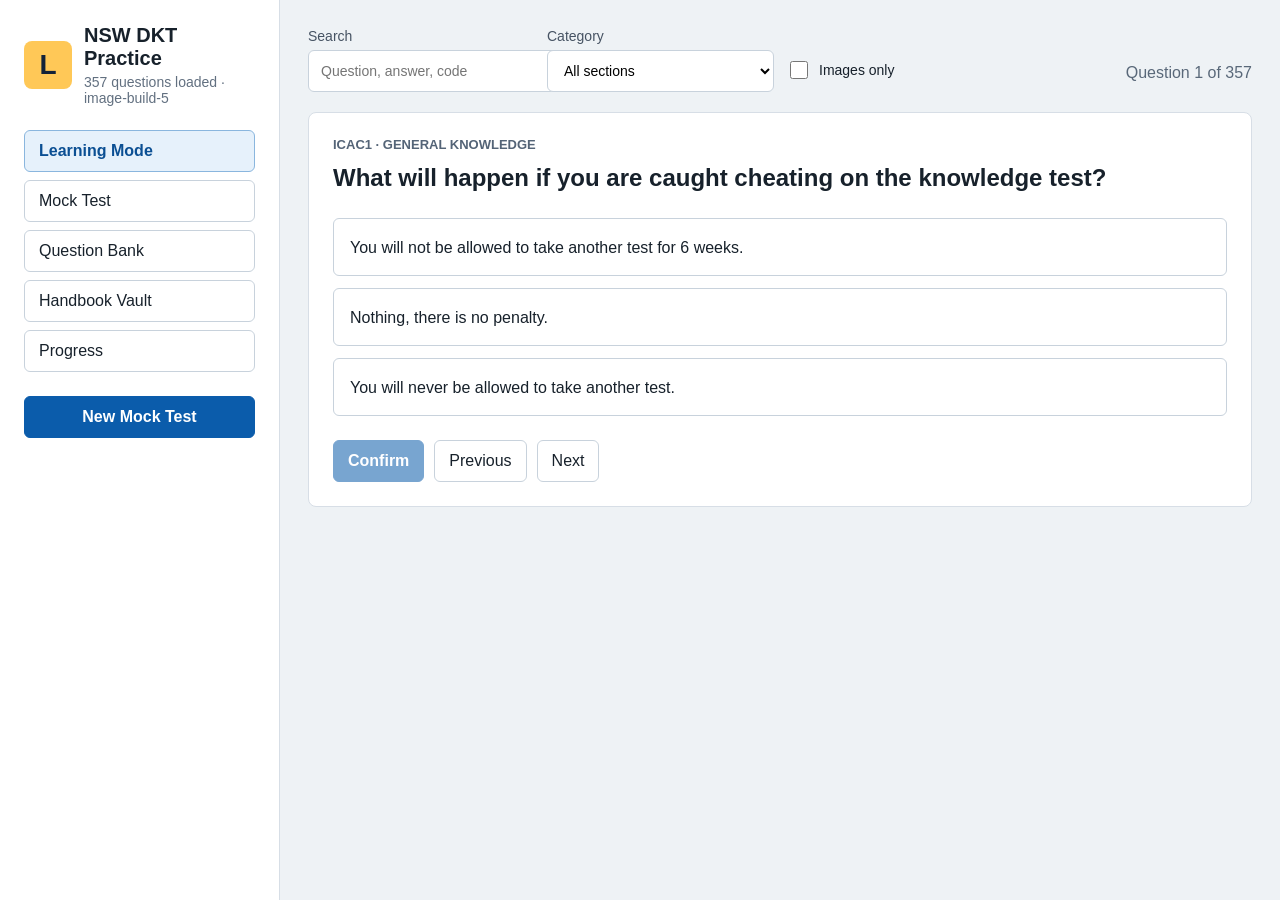
==== index.html @ b03a99ab "Fix filter controls" ====
<!doctype html>
<html lang="en">
  <head>
    <meta charset="UTF-8" />
    <meta name="viewport" content="width=device-width, initial-scale=1.0" />
    <title>NSW DKT Practice</title>
    <link rel="stylesheet" href="./src/styles.css?v=5" />
  </head>
  <body>
    <div id="app"></div>
    <script type="module" src="./src/app.js?v=5"></script>
  </body>
</html>
---- src/styles.css ----
:root {
  color-scheme: light;
  font-family: Inter, "Segoe UI", Arial, sans-serif;
  background: #eef2f5;
  color: #17212b;
}

* {
  box-sizing: border-box;
}

body {
  margin: 0;
}

button,
input,
select {
  font: inherit;
}

button {
  border: 1px solid #c8d2dc;
  background: #ffffff;
  color: #17212b;
  min-height: 42px;
  border-radius: 6px;
  padding: 0 14px;
  cursor: pointer;
}

button:hover:not(:disabled) {
  border-color: #385b82;
}

button:disabled {
  opacity: 0.55;
  cursor: not-allowed;
}

.primary {
  background: #0b5cab;
  border-color: #0b5cab;
  color: white;
  font-weight: 700;
}

.wide {
  width: 100%;
}

.app-shell {
  min-height: 100vh;
  display: grid;
  grid-template-columns: 280px 1fr;
}

.sidebar {
  background: #ffffff;
  border-right: 1px solid #d7dee6;
  padding: 24px;
  display: flex;
  flex-direction: column;
  gap: 24px;
  position: sticky;
  top: 0;
  height: 100vh;
}

.brand {
  display: grid;
  grid-template-columns: 48px 1fr;
  gap: 12px;
  align-items: center;
}

.mark {
  width: 48px;
  height: 48px;
  display: grid;
  place-items: center;
  border-radius: 8px;
  background: #ffc857;
  color: #132238;
  font-size: 28px;
  font-weight: 900;
}

h1,
h2,
h3,
p {
  margin-top: 0;
}

h1 {
  font-size: 20px;
  margin-bottom: 4px;
}

.brand p {
  color: #627080;
  margin-bottom: 0;
  font-size: 14px;
}

nav {
  display: grid;
  gap: 8px;
}

nav button {
  text-align: left;
}

nav button.active {
  background: #e6f1fb;
  border-color: #8ab6de;
  color: #0b4f93;
  font-weight: 700;
}

main {
  padding: 28px;
  max-width: 1280px;
  width: 100%;
}

.toolbar,
.mock-status,
.stats-grid {
  display: grid;
  grid-template-columns: repeat(auto-fit, minmax(170px, 1fr));
  gap: 12px;
  align-items: end;
  margin-bottom: 20px;
}

label {
  display: grid;
  gap: 6px;
  color: #465363;
  font-size: 14px;
}

.check-filter {
  min-height: 42px;
  display: flex;
  align-items: center;
  gap: 8px;
  color: #17212b;
  padding-bottom: 2px;
}

.check-filter input {
  min-height: auto;
  width: 18px;
  height: 18px;
}

input,
select {
  min-height: 42px;
  border-radius: 6px;
  border: 1px solid #c8d2dc;
  padding: 0 12px;
  background: white;
}

.search {
  min-width: 260px;
}

.counter {
  justify-self: end;
  color: #596879;
  padding-bottom: 10px;
}

.question-panel,
.intro,
.summary,
.bank-group {
  background: #ffffff;
  border: 1px solid #d7dee6;
  border-radius: 8px;
  padding: 24px;
  margin-bottom: 18px;
}

.eyebrow {
  color: #546477;
  font-weight: 700;
  font-size: 13px;
  text-transform: uppercase;
  letter-spacing: 0;
  margin-bottom: 10px;
}

.question-panel h2 {
  font-size: 24px;
  line-height: 1.35;
  max-width: 900px;
}

.options {
  display: grid;
  gap: 12px;
  margin: 24px 0;
}

.question-image {
  margin: 18px 0 8px;
  display: grid;
  gap: 6px;
  align-items: center;
  justify-content: start;
}

.question-image img {
  display: block;
  max-width: min(100%, 420px);
  max-height: 280px;
  width: auto;
  height: auto;
  object-fit: contain;
  background: #ffffff;
  border: 1px solid #d7dee6;
  border-radius: 6px;
  padding: 10px;
}

.question-image figcaption {
  color: #5b6a7b;
  font-size: 13px;
}

.option {
  min-height: 58px;
  text-align: left;
  white-space: normal;
  line-height: 1.35;
  padding: 14px 16px;
}

.option.selected {
  border-color: #0b5cab;
  box-shadow: inset 4px 0 0 #0b5cab;
}

.option.correct {
  border-color: #17874f;
  background: #eaf8f0;
  box-shadow: inset 4px 0 0 #17874f;
}

.option.wrong {
  border-color: #b93636;
  background: #fff0f0;
  box-shadow: inset 4px 0 0 #b93636;
}

.actions {
  display: flex;
  gap: 10px;
  flex-wrap: wrap;
}

.result {
  margin-top: 20px;
  border-radius: 8px;
  padding: 18px;
  border: 1px solid #d7dee6;
}

.result.pass {
  background: #edf8f1;
  border-color: #a7d8b8;
}

.result.fail {
  background: #fff1f0;
  border-color: #efb4ad;
}

.reason {
  margin-top: 14px;
  display: grid;
  gap: 10px;
}

.reason article,
.handbook-list article,
.review-list article,
.bank-grid article {
  background: #f8fafc;
  border: 1px solid #dfe6ee;
  border-radius: 6px;
  padding: 14px;
}

.thumb {
  display: block;
  max-width: 100%;
  height: 96px;
  object-fit: contain;
  margin-bottom: 10px;
  background: white;
  border: 1px solid #d7dee6;
  border-radius: 6px;
  padding: 6px;
}

.reason p,
.handbook-list p,
.bank-grid p,
.review-list p {
  color: #344355;
  margin: 8px 0 0;
  line-height: 1.45;
}

.mock-status > div,
.stats-grid article {
  background: white;
  border: 1px solid #d7dee6;
  border-radius: 8px;
  padding: 16px;
  display: grid;
  gap: 4px;
}

.mock-status b,
.stats-grid b {
  font-size: 26px;
}

.mock-status span,
.stats-grid span {
  color: #607083;
}

.summary.passed {
  border-color: #48a86d;
}

.summary.failed {
  border-color: #cb5d54;
}

.bank-grid,
.handbook-list,
.review-list {
  display: grid;
  gap: 12px;
}

.bank-grid {
  grid-template-columns: repeat(auto-fit, minmax(260px, 1fr));
}

.review-list article {
  border-left: 5px solid #48a86d;
}

.review-list article.needs-work {
  border-left-color: #cb5d54;
}

.progress-bars {
  display: grid;
  gap: 12px;
}

.progress-bars div {
  display: grid;
  grid-template-columns: minmax(140px, 220px) 1fr 48px;
  gap: 12px;
  align-items: center;
}

meter {
  width: 100%;
  height: 18px;
}

.empty {
  background: white;
  border: 1px solid #d7dee6;
  border-radius: 8px;
  padding: 28px;
}

@media (max-width: 820px) {
  .app-shell {
    grid-template-columns: 1fr;
  }

  .sidebar {
    position: static;
    height: auto;
    border-right: 0;
    border-bottom: 1px solid #d7dee6;
  }

  nav {
    grid-template-columns: repeat(2, minmax(0, 1fr));
  }

  main {
    padding: 16px;
  }

  .counter {
    justify-self: start;
  }

  .question-panel h2 {
    font-size: 20px;
  }

  .progress-bars div {
    grid-template-columns: 1fr;
  }
}
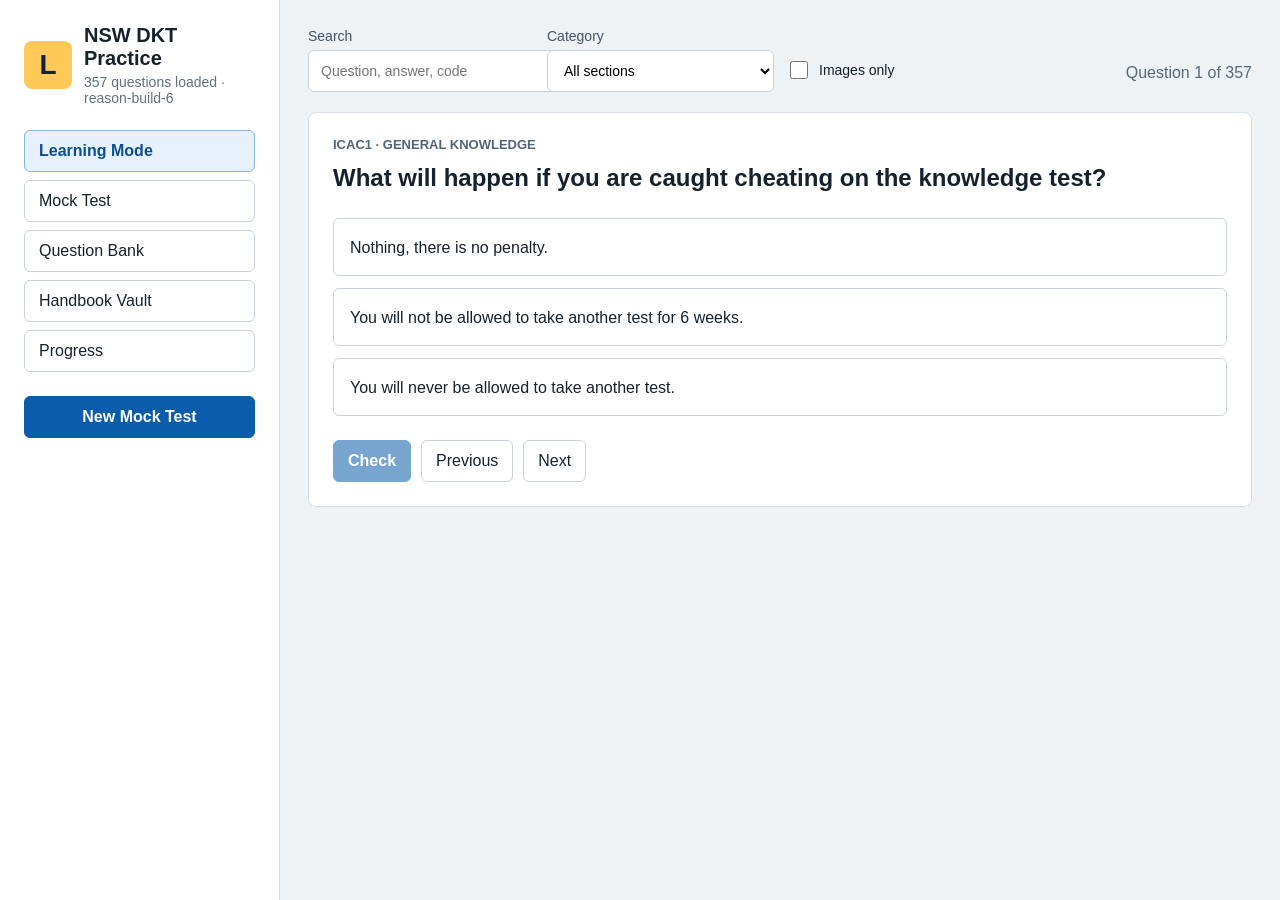
==== commit d4a0bdc1: "Improve answer reasons" ====
--- a/index.html
+++ b/index.html
@@ -4,10 +4,10 @@
     <meta charset="UTF-8" />
     <meta name="viewport" content="width=device-width, initial-scale=1.0" />
     <title>NSW DKT Practice</title>
-    <link rel="stylesheet" href="./src/styles.css?v=5" />
+    <link rel="stylesheet" href="./src/styles.css?v=6" />
   </head>
   <body>
     <div id="app"></div>
-    <script type="module" src="./src/app.js?v=5"></script>
+    <script type="module" src="./src/app.js?v=6"></script>
   </body>
 </html>
--- a/src/styles.css
+++ b/src/styles.css
@@ -289,6 +289,22 @@
   gap: 10px;
 }
 
+.references {
+  display: flex;
+  gap: 8px;
+  flex-wrap: wrap;
+  align-items: center;
+  color: #435267;
+  font-size: 14px;
+}
+
+.references span {
+  border: 1px solid #c9d5df;
+  background: #ffffff;
+  border-radius: 999px;
+  padding: 5px 9px;
+}
+
 .reason article,
 .handbook-list article,
 .review-list article,
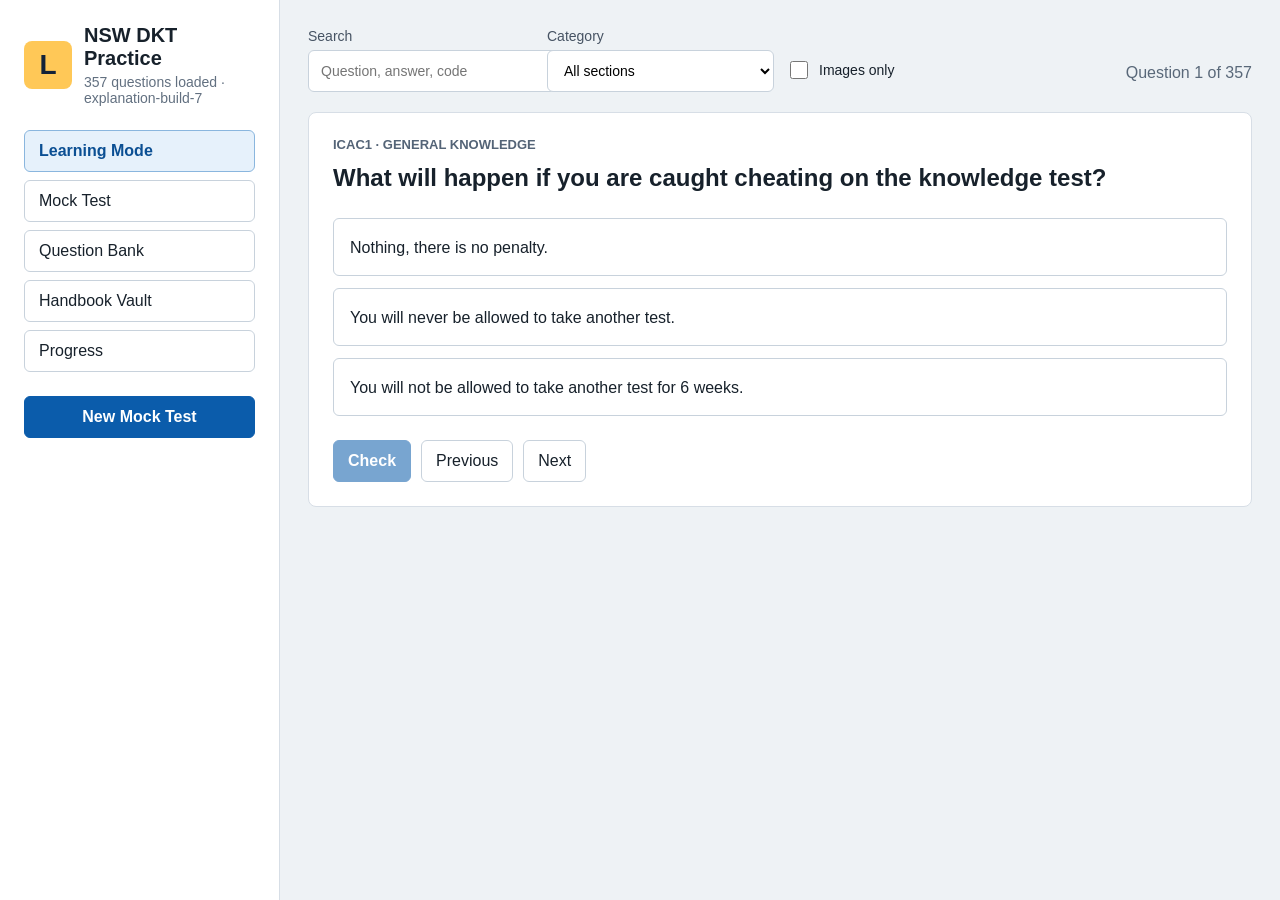
==== commit cea0bf19: "Add structured meaningful explanations" ====
--- a/index.html
+++ b/index.html
@@ -4,10 +4,10 @@
     <meta charset="UTF-8" />
     <meta name="viewport" content="width=device-width, initial-scale=1.0" />
     <title>NSW DKT Practice</title>
-    <link rel="stylesheet" href="./src/styles.css?v=6" />
+    <link rel="stylesheet" href="./src/styles.css?v=7" />
   </head>
   <body>
     <div id="app"></div>
-    <script type="module" src="./src/app.js?v=6"></script>
+    <script type="module" src="./src/app.js?v=7"></script>
   </body>
 </html>
--- a/src/styles.css
+++ b/src/styles.css
@@ -289,6 +289,16 @@
   gap: 10px;
 }
 
+.explanation-block {
+  display: grid;
+  gap: 8px;
+}
+
+.explanation-block p {
+  margin: 0;
+  line-height: 1.5;
+}
+
 .references {
   display: flex;
   gap: 8px;
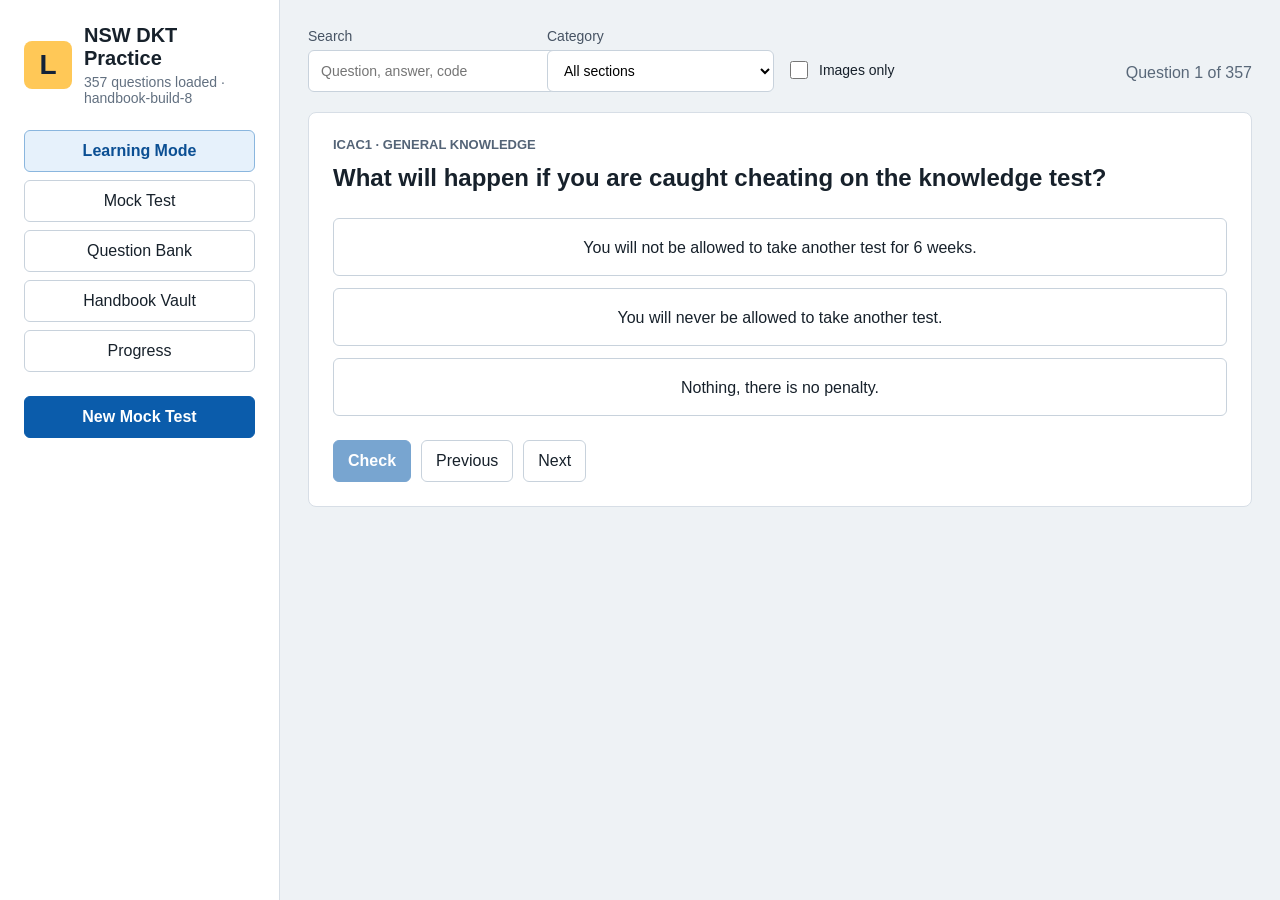
==== commit 8f5d1230: "Improve result layout and handbook links" ====
--- a/index.html
+++ b/index.html
@@ -4,10 +4,10 @@
     <meta charset="UTF-8" />
     <meta name="viewport" content="width=device-width, initial-scale=1.0" />
     <title>NSW DKT Practice</title>
-    <link rel="stylesheet" href="./src/styles.css?v=7" />
+    <link rel="stylesheet" href="./src/styles.css?v=8" />
   </head>
   <body>
     <div id="app"></div>
-    <script type="module" src="./src/app.js?v=7"></script>
+    <script type="module" src="./src/app.js?v=8"></script>
   </body>
 </html>
--- a/src/styles.css
+++ b/src/styles.css
@@ -15,11 +15,13 @@
 
 button,
 input,
-select {
+select,
+.button-link {
   font: inherit;
 }
 
-button {
+button,
+.button-link {
   border: 1px solid #c8d2dc;
   background: #ffffff;
   color: #17212b;
@@ -27,9 +29,14 @@
   border-radius: 6px;
   padding: 0 14px;
   cursor: pointer;
-}
-
-button:hover:not(:disabled) {
+  display: inline-flex;
+  align-items: center;
+  justify-content: center;
+  text-decoration: none;
+}
+
+button:hover:not(:disabled),
+.button-link:hover {
   border-color: #385b82;
 }
 
@@ -269,8 +276,10 @@
 .result {
   margin-top: 20px;
   border-radius: 8px;
-  padding: 18px;
-  border: 1px solid #d7dee6;
+  padding: 16px 18px;
+  border: 1px solid #d7dee6;
+  display: grid;
+  gap: 14px;
 }
 
 .result.pass {
@@ -283,20 +292,47 @@
   border-color: #efb4ad;
 }
 
+.result-head {
+  display: grid;
+  gap: 4px;
+}
+
+.result-head strong {
+  font-size: 18px;
+  line-height: 1.2;
+}
+
+.result-head p {
+  margin: 0;
+  color: #17212b;
+  line-height: 1.4;
+}
+
 .reason {
-  margin-top: 14px;
-  display: grid;
-  gap: 10px;
+  display: grid;
+  gap: 12px;
+}
+
+.reason h3 {
+  font-size: 20px;
+  line-height: 1.2;
+  margin: 0;
 }
 
 .explanation-block {
   display: grid;
-  gap: 8px;
+  gap: 6px;
 }
 
 .explanation-block p {
   margin: 0;
-  line-height: 1.5;
+  line-height: 1.42;
+  color: #243347;
+  font-size: 16px;
+}
+
+.explanation-block b {
+  color: #17212b;
 }
 
 .references {
@@ -308,11 +344,18 @@
   font-size: 14px;
 }
 
-.references span {
+.references a {
   border: 1px solid #c9d5df;
   background: #ffffff;
   border-radius: 999px;
   padding: 5px 9px;
+  color: #174d83;
+  text-decoration: none;
+}
+
+.references a:hover {
+  border-color: #0b5cab;
+  text-decoration: underline;
 }
 
 .reason article,
@@ -337,7 +380,6 @@
   padding: 6px;
 }
 
-.reason p,
 .handbook-list p,
 .bank-grid p,
 .review-list p {
@@ -381,6 +423,43 @@
   gap: 12px;
 }
 
+.handbook-viewer {
+  background: #ffffff;
+  border: 1px solid #d7dee6;
+  border-radius: 8px;
+  overflow: hidden;
+  min-height: 640px;
+  margin-bottom: 18px;
+}
+
+.handbook-viewer iframe {
+  display: block;
+  width: 100%;
+  height: min(78vh, 860px);
+  min-height: 640px;
+  border: 0;
+}
+
+.handbook-links {
+  display: grid;
+  grid-template-columns: repeat(auto-fit, minmax(240px, 1fr));
+  gap: 8px;
+}
+
+.handbook-links a {
+  color: #174d83;
+  background: #f8fafc;
+  border: 1px solid #dfe6ee;
+  border-radius: 6px;
+  padding: 10px 12px;
+  text-decoration: none;
+}
+
+.handbook-links a:hover {
+  border-color: #0b5cab;
+  text-decoration: underline;
+}
+
 .bank-grid {
   grid-template-columns: repeat(auto-fit, minmax(260px, 1fr));
 }
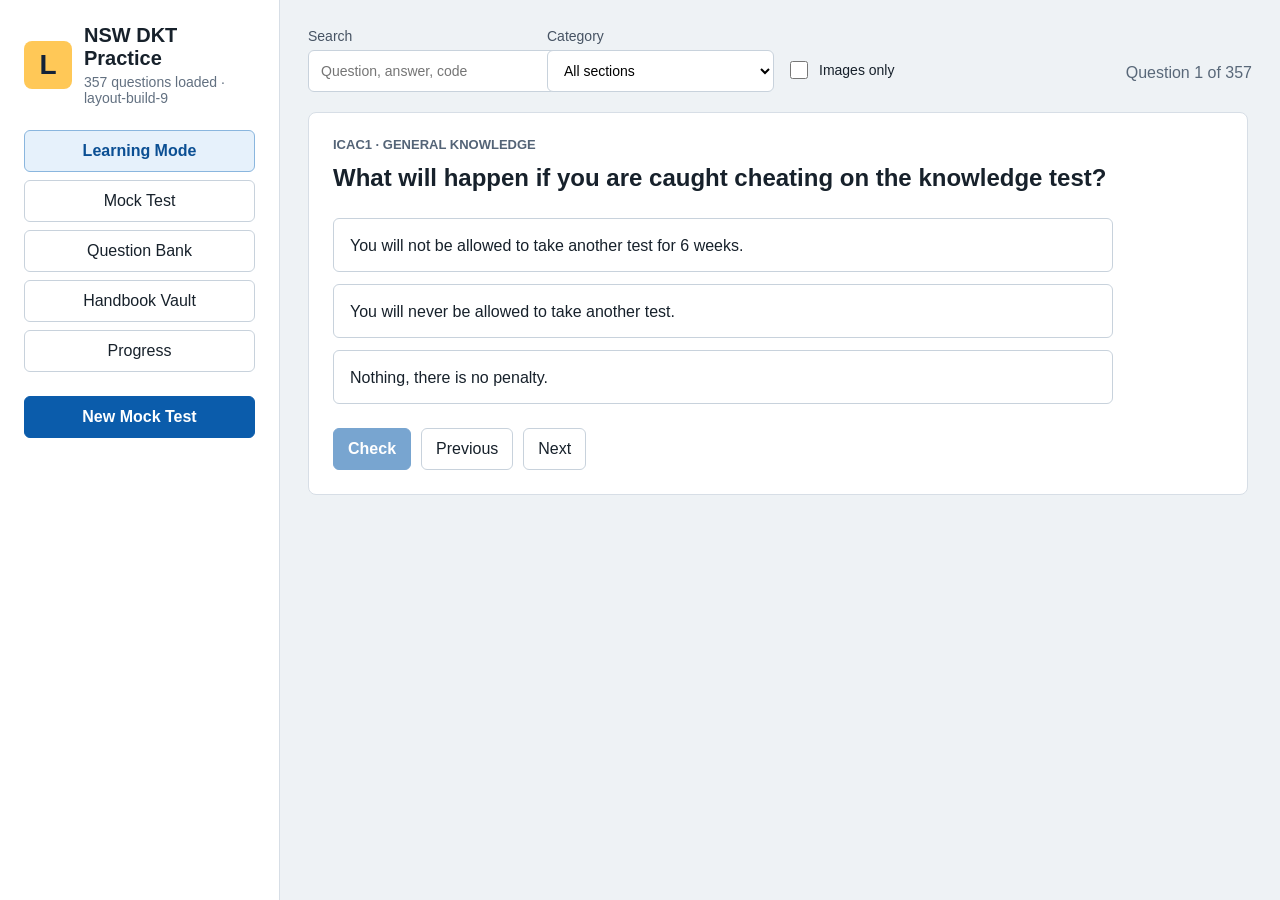
==== commit e468a3be: "Refine option layout and hide result references" ====
--- a/index.html
+++ b/index.html
@@ -4,10 +4,10 @@
     <meta charset="UTF-8" />
     <meta name="viewport" content="width=device-width, initial-scale=1.0" />
     <title>NSW DKT Practice</title>
-    <link rel="stylesheet" href="./src/styles.css?v=8" />
+    <link rel="stylesheet" href="./src/styles.css?v=9" />
   </head>
   <body>
     <div id="app"></div>
-    <script type="module" src="./src/app.js?v=8"></script>
+    <script type="module" src="./src/app.js?v=9"></script>
   </body>
 </html>
--- a/src/styles.css
+++ b/src/styles.css
@@ -195,6 +195,10 @@
   margin-bottom: 18px;
 }
 
+.question-panel {
+  max-width: 940px;
+}
+
 .eyebrow {
   color: #546477;
   font-weight: 700;
@@ -214,6 +218,7 @@
   display: grid;
   gap: 12px;
   margin: 24px 0;
+  max-width: 780px;
 }
 
 .question-image {
@@ -243,11 +248,13 @@
 }
 
 .option {
-  min-height: 58px;
+  min-height: 54px;
   text-align: left;
   white-space: normal;
   line-height: 1.35;
-  padding: 14px 16px;
+  padding: 13px 16px;
+  display: block;
+  width: 100%;
 }
 
 .option.selected {
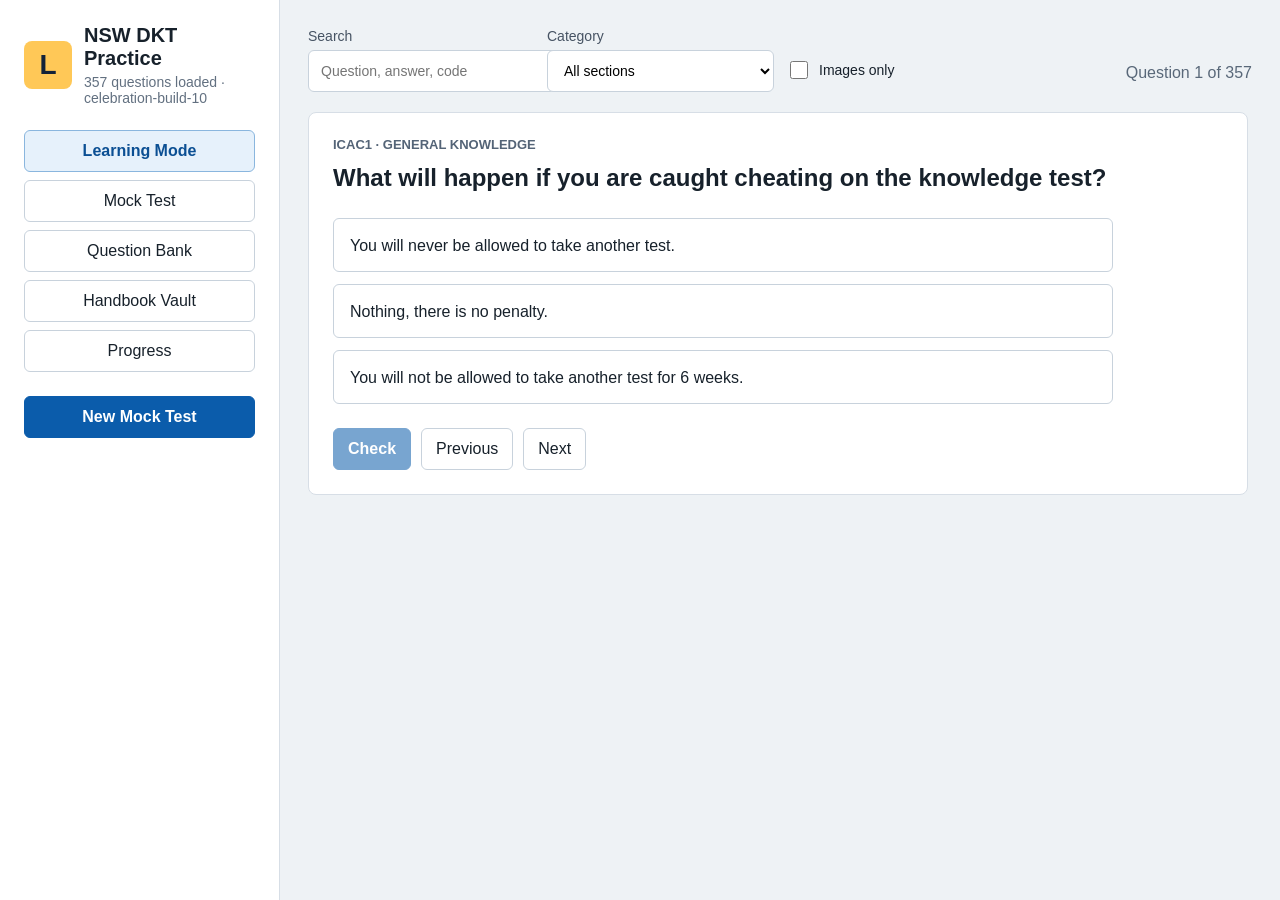
==== commit 671558fc: "Add correct answer celebration" ====
--- a/index.html
+++ b/index.html
@@ -4,10 +4,10 @@
     <meta charset="UTF-8" />
     <meta name="viewport" content="width=device-width, initial-scale=1.0" />
     <title>NSW DKT Practice</title>
-    <link rel="stylesheet" href="./src/styles.css?v=9" />
+    <link rel="stylesheet" href="./src/styles.css?v=10" />
   </head>
   <body>
     <div id="app"></div>
-    <script type="module" src="./src/app.js?v=9"></script>
+    <script type="module" src="./src/app.js?v=10"></script>
   </body>
 </html>
--- a/src/styles.css
+++ b/src/styles.css
@@ -467,6 +467,60 @@
   text-decoration: underline;
 }
 
+.celebration-layer {
+  position: fixed;
+  inset: 0;
+  z-index: 9999;
+  pointer-events: none;
+  overflow: hidden;
+}
+
+.confetti {
+  position: fixed;
+  width: 9px;
+  height: 14px;
+  border-radius: 2px;
+  transform: translate(-50%, -50%);
+  animation: confetti-pop 780ms cubic-bezier(0.16, 0.84, 0.31, 1) forwards;
+}
+
+.firework-ring {
+  position: fixed;
+  width: 12px;
+  height: 12px;
+  border: 2px solid #ffc857;
+  border-radius: 999px;
+  transform: translate(-50%, -50%);
+  animation: firework-ring 620ms ease-out forwards;
+}
+
+@keyframes confetti-pop {
+  0% {
+    opacity: 0;
+    transform: translate(-50%, -50%) scale(0.5) rotate(0deg);
+  }
+  18% {
+    opacity: 1;
+  }
+  100% {
+    opacity: 0;
+    transform: translate(calc(-50% + var(--x)), calc(-50% + var(--y) + 90px)) scale(1) rotate(var(--r));
+  }
+}
+
+@keyframes firework-ring {
+  0% {
+    opacity: 0.9;
+    width: 10px;
+    height: 10px;
+  }
+  100% {
+    opacity: 0;
+    width: 150px;
+    height: 150px;
+  }
+}
+
 .bank-grid {
   grid-template-columns: repeat(auto-fit, minmax(260px, 1fr));
 }
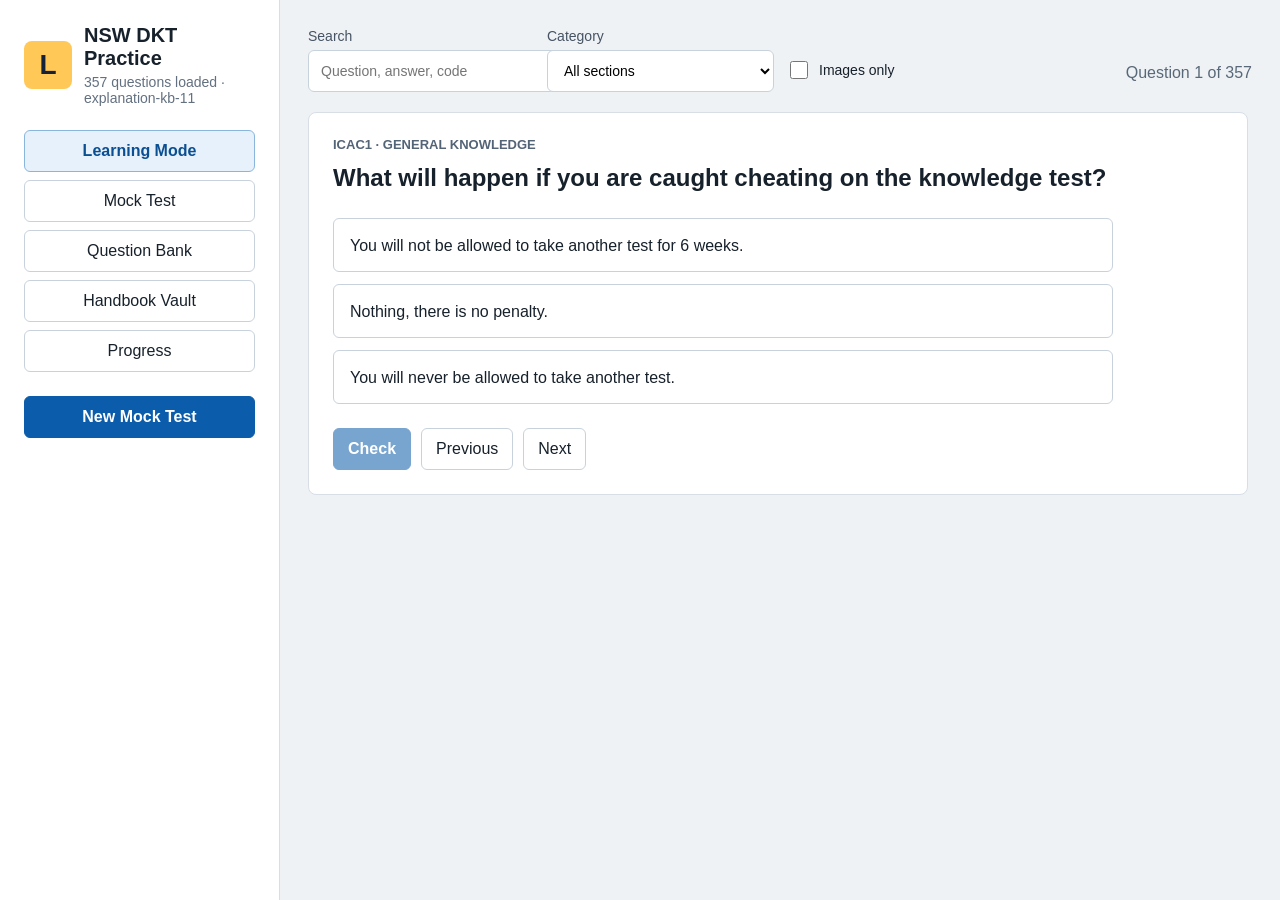
==== commit 18178cb8: "Add per-question explanation knowledge base" ====
--- a/index.html
+++ b/index.html
@@ -4,10 +4,10 @@
     <meta charset="UTF-8" />
     <meta name="viewport" content="width=device-width, initial-scale=1.0" />
     <title>NSW DKT Practice</title>
-    <link rel="stylesheet" href="./src/styles.css?v=10" />
+    <link rel="stylesheet" href="./src/styles.css?v=11" />
   </head>
   <body>
     <div id="app"></div>
-    <script type="module" src="./src/app.js?v=10"></script>
+    <script type="module" src="./src/app.js?v=11"></script>
   </body>
 </html>
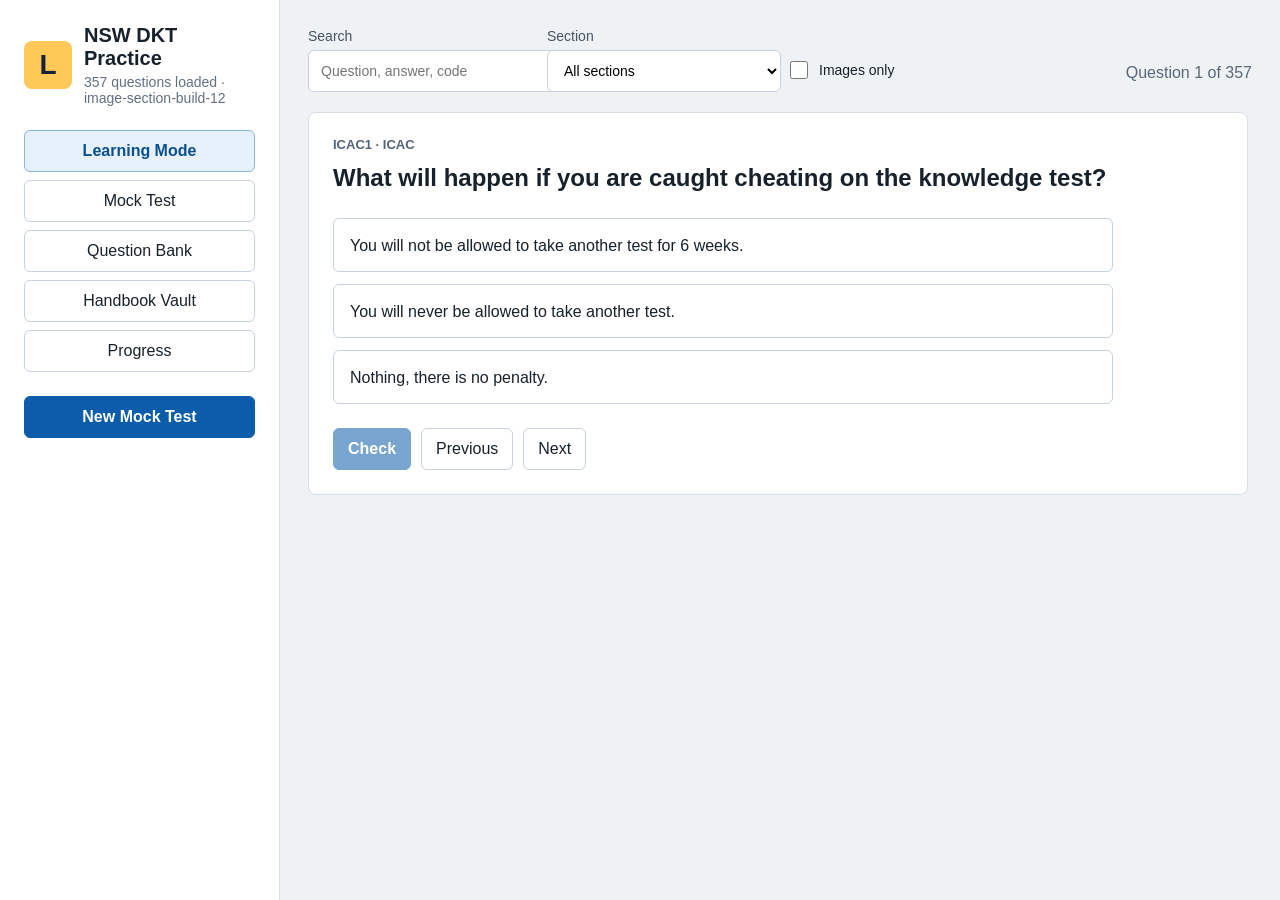
==== commit 773ac55e: "Fix image mapping and section labels" ====
--- a/index.html
+++ b/index.html
@@ -4,10 +4,10 @@
     <meta charset="UTF-8" />
     <meta name="viewport" content="width=device-width, initial-scale=1.0" />
     <title>NSW DKT Practice</title>
-    <link rel="stylesheet" href="./src/styles.css?v=11" />
+    <link rel="stylesheet" href="./src/styles.css?v=12" />
   </head>
   <body>
     <div id="app"></div>
-    <script type="module" src="./src/app.js?v=11"></script>
+    <script type="module" src="./src/app.js?v=12"></script>
   </body>
 </html>
--- a/src/styles.css
+++ b/src/styles.css
@@ -242,6 +242,18 @@
   padding: 10px;
 }
 
+.image-strip {
+  display: flex;
+  gap: 8px;
+  flex-wrap: wrap;
+}
+
+.image-strip img {
+  max-width: 120px;
+  max-height: 90px;
+  padding: 6px;
+}
+
 .question-image figcaption {
   color: #5b6a7b;
   font-size: 13px;
